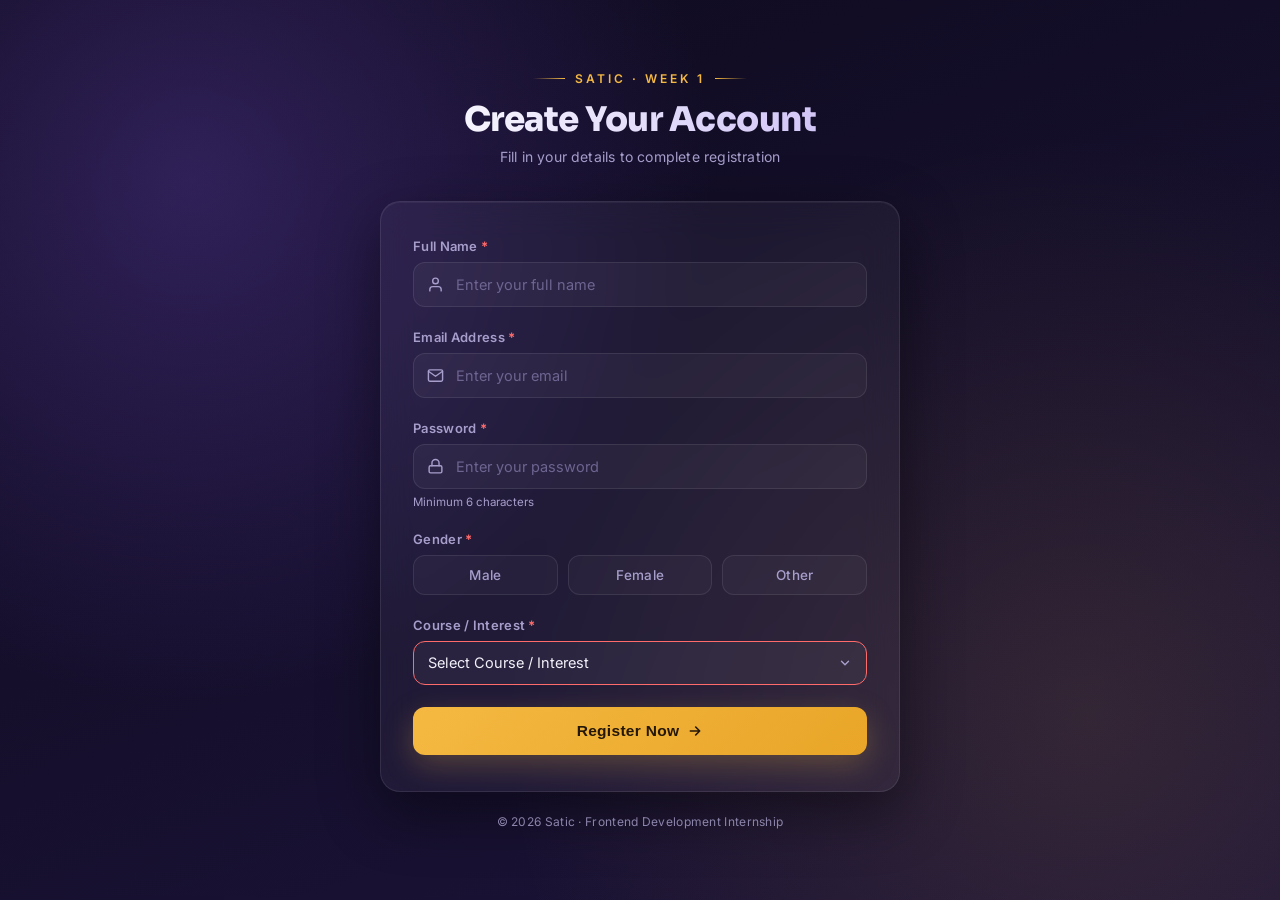
==== RG-4/index.html @ 31afed3f "Rename imdex.html to index.html" ====
<!DOCTYPE html>
<html lang="en">
<head>
<meta charset="UTF-8">
<meta name="viewport" content="width=device-width, initial-scale=1.0">
<title>Registration Form</title>
<link rel="preconnect" href="https://fonts.googleapis.com">
<link href="https://fonts.googleapis.com/css2?family=Sora:wght@600;700;800&family=Inter:wght@400;500;600&display=swap" rel="stylesheet">
<link rel="stylesheet" href="style.css">
</head>
<body>

  <div class="wrapper">

    <div class="eyebrow">
      <span></span>
      <p>Satic &middot; Week 1</p>
      <span class="right"></span>
    </div>

    <h1>Create Your Account</h1>
    <p class="subtitle">Fill in your details to complete registration</p>

    <form>

      <!-- Full Name -->
      <div class="field">
        <label for="fullname">Full Name <span class="req">*</span></label>
        <div class="input-shell">
          <svg viewBox="0 0 24 24" fill="none" stroke-width="2" stroke-linecap="round" stroke-linejoin="round"><path d="M20 21v-2a4 4 0 0 0-4-4H8a4 4 0 0 0-4 4v2"/><circle cx="12" cy="7" r="4"/></svg>
          <input type="text" id="fullname" name="fullname" placeholder="Enter your full name" required>
        </div>
      </div>

      <!-- Email -->
      <div class="field">
        <label for="email">Email Address <span class="req">*</span></label>
        <div class="input-shell">
          <svg viewBox="0 0 24 24" fill="none" stroke-width="2" stroke-linecap="round" stroke-linejoin="round"><rect x="2" y="4" width="20" height="16" rx="2"/><path d="m22 6-10 7L2 6"/></svg>
          <input type="email" id="email" name="email" placeholder="Enter your email" required>
        </div>
      </div>

      <!-- Password -->
      <div class="field">
        <label for="password">Password <span class="req">*</span></label>
        <div class="input-shell">
          <svg viewBox="0 0 24 24" fill="none" stroke-width="2" stroke-linecap="round" stroke-linejoin="round"><rect x="3" y="11" width="18" height="10" rx="2"/><path d="M7 11V7a5 5 0 0 1 10 0v4"/></svg>
          <input type="password" id="password" name="password" placeholder="Enter your password" required minlength="6" title="Password must be at least 6 characters">
        </div>
        <small class="hint">Minimum 6 characters</small>
      </div>

      <!-- Gender -->
      <div class="field">
        <label>Gender <span class="req">*</span></label>
        <div class="gender-group">
          <input type="radio" id="male" name="gender" value="male" required>
          <label for="male">Male</label>

          <input type="radio" id="female" name="gender" value="female" required>
          <label for="female">Female</label>

          <input type="radio" id="other" name="gender" value="other" required>
          <label for="other">Other</label>
        </div>
      </div>

      <!-- Course / Interest -->
      <div class="field">
        <label for="course">Course / Interest <span class="req">*</span></label>
        <select id="course" name="course" required>
          <option value="" disabled selected>Select Course / Interest</option>
          <option value="frontend">Frontend Development</option>
          <option value="backend">Backend Development</option>
          <option value="fullstack">Full Stack Development</option>
          <option value="datascience">Data Science</option>
          <option value="uiux">UI/UX Design</option>
        </select>
      </div>

      <!-- Submit -->
      <button type="submit">
        <span>Register Now</span>
        <svg class="btn-arrow" viewBox="0 0 24 24" fill="none" stroke-width="2.4" stroke-linecap="round" stroke-linejoin="round"><path d="M5 12h14M13 6l6 6-6 6"/></svg>
      </button>

    </form>

    <footer>&copy; 2026 Satic &middot; Frontend Development Internship</footer>

  </div>

</body>
</html>
---- RG-4/style.css ----
:root{
  --bg-1:#0F0B1F;
  --bg-2:#1B1338;
  --card:rgba(255,255,255,0.045);
  --card-border:rgba(255,255,255,0.09);
  --violet:#8B5CF6;
  --violet-dark:#5B21B6;
  --gold:#F5B942;
  --text-main:#F3F1FA;
  --text-muted:#A79ECB;
}

*{box-sizing:border-box; margin:0; padding:0;}

body{
  min-height:100vh;
  font-family:'Inter', sans-serif;
  color:var(--text-main);
  background:
    radial-gradient(circle at 15% 20%, rgba(139,92,246,0.25), transparent 40%),
    radial-gradient(circle at 85% 80%, rgba(245,185,66,0.12), transparent 45%),
    linear-gradient(160deg, var(--bg-1), var(--bg-2));
  background-attachment:fixed;
  display:flex;
  align-items:center;
  justify-content:center;
  padding:40px 16px;
}

.wrapper{
  width:100%;
  max-width:520px;
  animation:fadeSlideUp .6s ease both;
}

@keyframes fadeSlideUp{
  from{ opacity:0; transform:translateY(16px); }
  to{ opacity:1; transform:translateY(0); }
}

.eyebrow{
  display:flex;
  align-items:center;
  gap:10px;
  justify-content:center;
  margin-bottom:14px;
}

.eyebrow span{
  height:1px;
  width:32px;
  background:linear-gradient(90deg, transparent, var(--gold));
}

.eyebrow span.right{
  background:linear-gradient(90deg, var(--gold), transparent);
}

.eyebrow p{
  font-size:12px;
  letter-spacing:3px;
  text-transform:uppercase;
  color:var(--gold);
  font-weight:600;
}

h1{
  font-family:'Sora', sans-serif;
  font-size:34px;
  font-weight:800;
  text-align:center;
  letter-spacing:-0.5px;
  line-height:1.15;
  background:linear-gradient(90deg, #fff, #C9BBF5);
  -webkit-background-clip:text;
  background-clip:text;
  color:transparent;
}

.subtitle{
  text-align:center;
  color:var(--text-muted);
  font-size:14px;
  margin-top:8px;
  margin-bottom:36px;
  letter-spacing:0.2px;
}

form{
  background:var(--card);
  border:1px solid var(--card-border);
  backdrop-filter:blur(18px);
  -webkit-backdrop-filter:blur(18px);
  border-radius:20px;
  padding:36px 32px;
  box-shadow:0 20px 60px rgba(0,0,0,0.45), inset 0 1px 0 rgba(255,255,255,0.05);
}

.field{
  margin-bottom:22px;
  position:relative;
  transition:transform .25s ease;
}

.field:focus-within{
  transform:translateY(-2px);
}

.field label{
  display:block;
  font-size:13px;
  font-weight:600;
  color:var(--text-muted);
  margin-bottom:8px;
  letter-spacing:0.3px;
  transition:color .2s ease;
}

.field:focus-within > label{
  color:var(--violet);
}

.req{
  color:#FF6B6B;
  font-weight:700;
}

.input-shell{
  position:relative;
  display:flex;
  align-items:center;
}

.input-shell svg{
  position:absolute;
  left:14px;
  width:17px;
  height:17px;
  stroke:var(--text-muted);
  pointer-events:none;
  transition:stroke .2s ease, transform .2s ease;
}

.input-shell:focus-within svg{
  stroke:var(--violet);
  transform:scale(1.1);
}

input[type="text"],
input[type="email"],
input[type="password"],
select{
  width:100%;
  padding:13px 14px 13px 42px;
  background:rgba(255,255,255,0.04);
  border:1px solid rgba(255,255,255,0.09);
  border-radius:12px;
  color:var(--text-main);
  font-size:14.5px;
  font-family:'Inter', sans-serif;
  outline:none;
  transition:border-color .2s ease, box-shadow .2s ease, background .2s ease;
}

input::placeholder{
  color:#6E6591;
}

input:focus,
select:focus{
  border-color:var(--violet);
  background:rgba(139,92,246,0.08);
  box-shadow:0 0 0 4px rgba(139,92,246,0.15);
}

/* Validation feedback - pure CSS, no JS */
input:not(:placeholder-shown):invalid,
select:not([value=""]):invalid{
  border-color:#FF6B6B;
}

input:not(:placeholder-shown):invalid:focus{
  box-shadow:0 0 0 4px rgba(255,107,107,0.15);
}

input:not(:placeholder-shown):valid{
  border-color:#4ADE80;
}

input:not(:placeholder-shown):valid:focus{
  box-shadow:0 0 0 4px rgba(74,222,128,0.15);
}

.field small.hint{
  display:block;
  margin-top:6px;
  font-size:11.5px;
  color:var(--text-muted);
}

select{
  padding-left:14px;
  appearance:none;
  -webkit-appearance:none;
  background-image:url("data:image/svg+xml;utf8,<svg xmlns='http://www.w3.org/2000/svg' width='14' height='14' viewBox='0 0 24 24' fill='none' stroke='%23A79ECB' stroke-width='2.4' stroke-linecap='round' stroke-linejoin='round'><polyline points='6 9 12 15 18 9'/></svg>");
  background-repeat:no-repeat;
  background-position:right 14px center;
  cursor:pointer;
}

select option{
  background:#1B1338;
  color:var(--text-main);
}

/* Gender pills */
.gender-group{
  display:flex;
  gap:10px;
  flex-wrap:wrap;
}

.gender-group input[type="radio"]{
  display:none;
}

.gender-group label{
  margin:0;
  flex:1;
  text-align:center;
  padding:11px 10px;
  border-radius:12px;
  border:1px solid rgba(255,255,255,0.09);
  background:rgba(255,255,255,0.03);
  color:var(--text-muted);
  font-size:13.5px;
  font-weight:500;
  cursor:pointer;
  transition:all .2s ease;
  min-width:90px;
}

.gender-group input[type="radio"]:checked + label{
  background:linear-gradient(135deg, var(--violet), var(--violet-dark));
  border-color:var(--violet);
  color:#fff;
  box-shadow:0 6px 18px rgba(139,92,246,0.35);
}

.gender-group label:hover{
  border-color:var(--violet);
  transform:translateY(-1px);
}

button[type="submit"]{
  width:100%;
  margin-top:14px;
  padding:15px;
  border:none;
  border-radius:12px;
  background:linear-gradient(135deg, var(--gold), #E29B1A);
  background-size:160% 160%;
  background-position:0% 50%;
  color:#241705;
  font-size:15.5px;
  font-weight:700;
  letter-spacing:0.3px;
  cursor:pointer;
  display:flex;
  align-items:center;
  justify-content:center;
  gap:8px;
  transition:transform .18s ease, box-shadow .18s ease, background-position .35s ease;
  box-shadow:0 10px 30px rgba(245,185,66,0.25);
}

.btn-arrow{
  width:16px;
  height:16px;
  stroke:#241705;
  transition:transform .25s ease;
}

button[type="submit"]:hover{
  transform:translateY(-2px) scale(1.01);
  box-shadow:0 14px 36px rgba(245,185,66,0.4);
  background-position:100% 50%;
}

button[type="submit"]:hover .btn-arrow{
  transform:translateX(5px);
}

button[type="submit"]:active{
  transform:translateY(0) scale(0.99);
}

button[type="submit"]:focus-visible,
input:focus-visible,
select:focus-visible,
.gender-group label:focus-visible{
  outline:2px solid var(--gold);
  outline-offset:2px;
}

footer{
  text-align:center;
  color:var(--text-muted);
  font-size:12px;
  margin-top:22px;
  letter-spacing:0.3px;
}

@media (max-width:480px){
  form{ padding:28px 20px; }
  h1{ font-size:26px; }
  .gender-group{ flex-direction:column; }
}

@media (prefers-reduced-motion: reduce){
  *{ transition:none !important; }
}
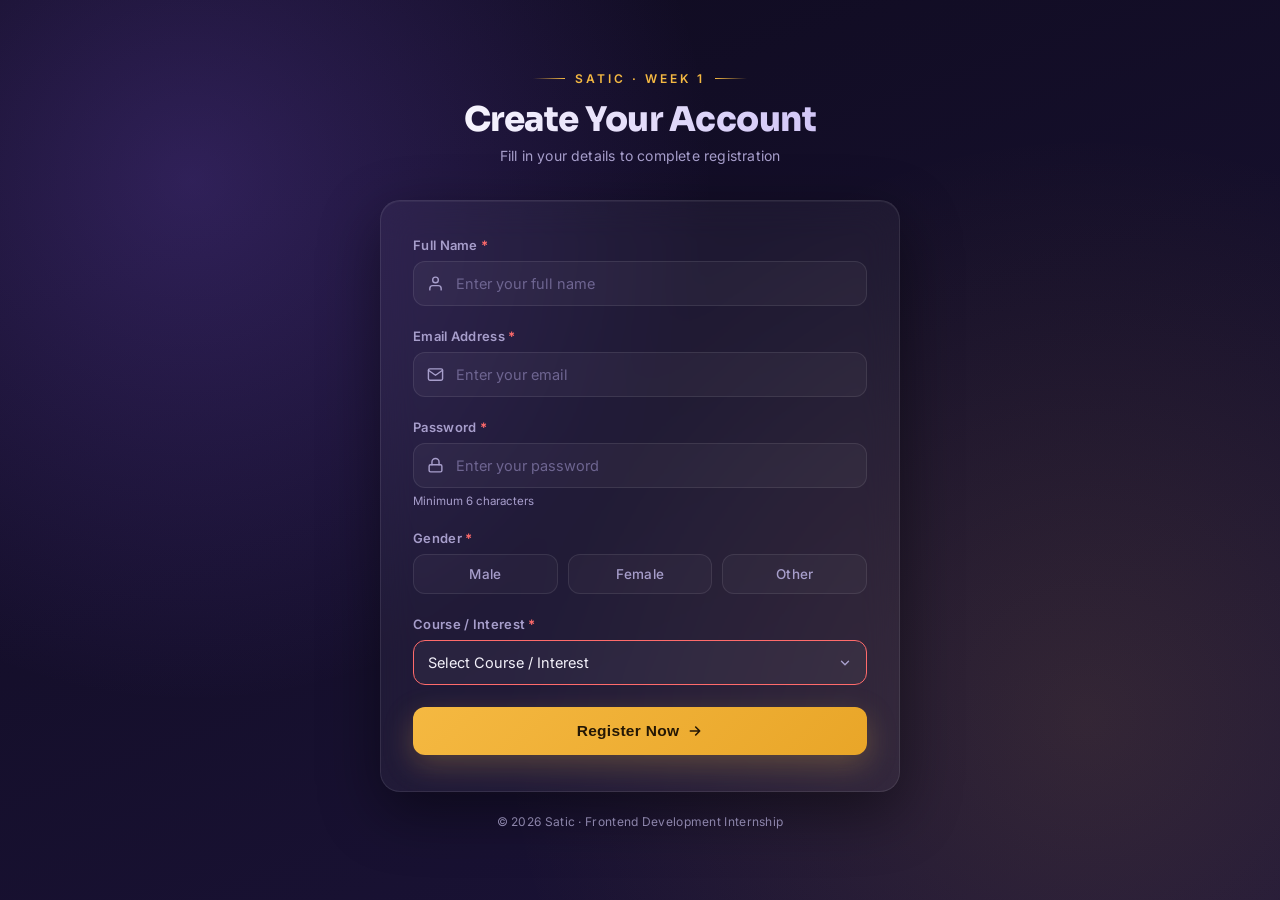
==== commit 43eabdd9: "Add files via upload" ====
--- a/RG-4/index.html
+++ b/RG-4/index.html
@@ -92,4 +92,4 @@
   </div>
 
 </body>
-</html>
+</html>
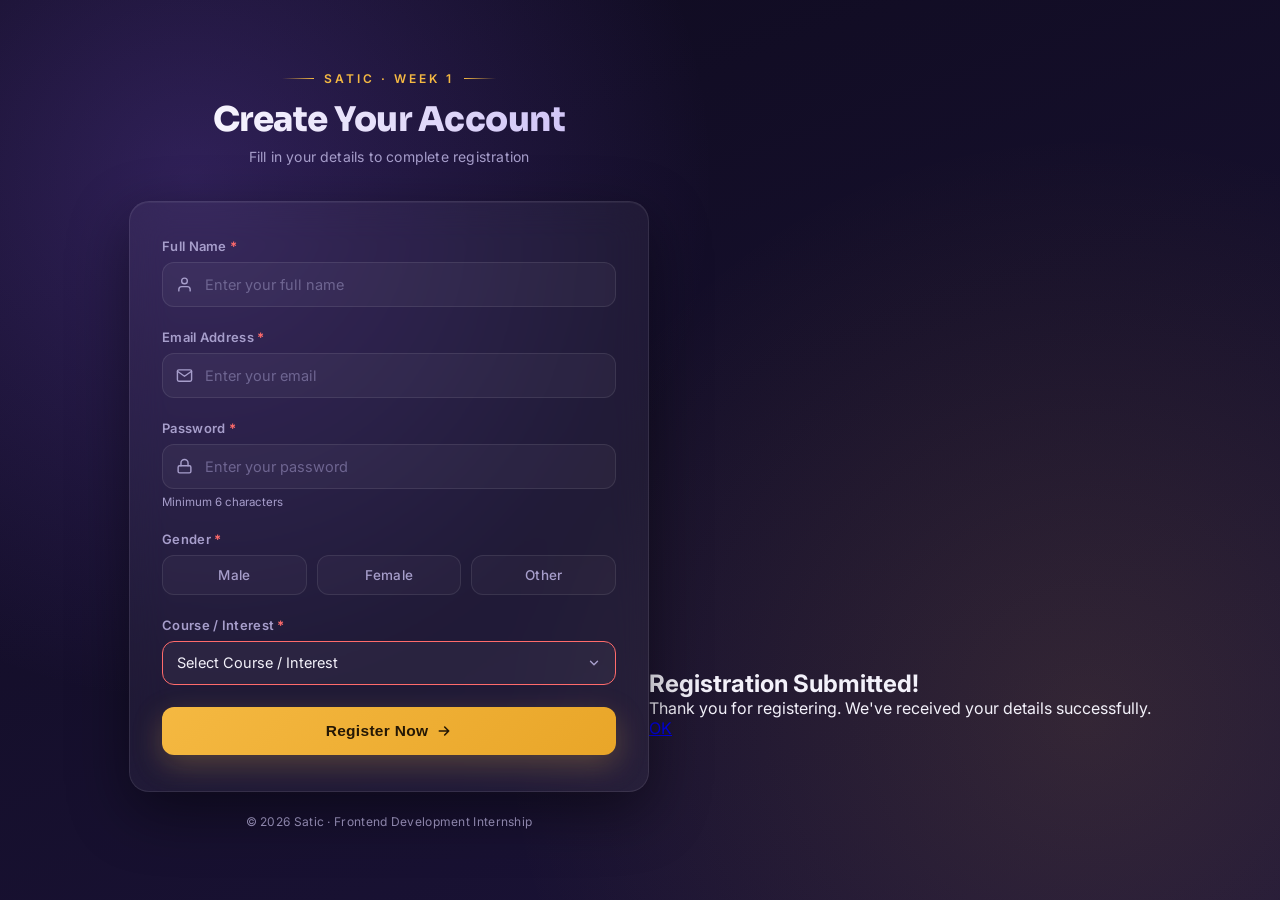
==== commit d714d835: "Update index.html" ====
--- a/RG-4/index.html
+++ b/RG-4/index.html
@@ -21,7 +21,7 @@
     <h1>Create Your Account</h1>
     <p class="subtitle">Fill in your details to complete registration</p>
 
-    <form>
+    <form action="#successModal">
 
       <!-- Full Name -->
       <div class="field">
@@ -91,5 +91,17 @@
 
   </div>
 
+  <!-- Success Popup -->
+  <div class="modal-overlay" id="successModal">
+    <div class="modal-box">
+      <div class="modal-icon">
+        <svg viewBox="0 0 24 24" fill="none" stroke-width="2.5" stroke-linecap="round" stroke-linejoin="round"><path d="M20 6 9 17l-5-5"/></svg>
+      </div>
+      <h2>Registration Submitted!</h2>
+      <p>Thank you for registering. We've received your details successfully.</p>
+      <a href="index.html" class="modal-ok-btn" id="modalOkBtn">OK</a>
+    </div>
+  </div>
+
 </body>
-</html>+</html>
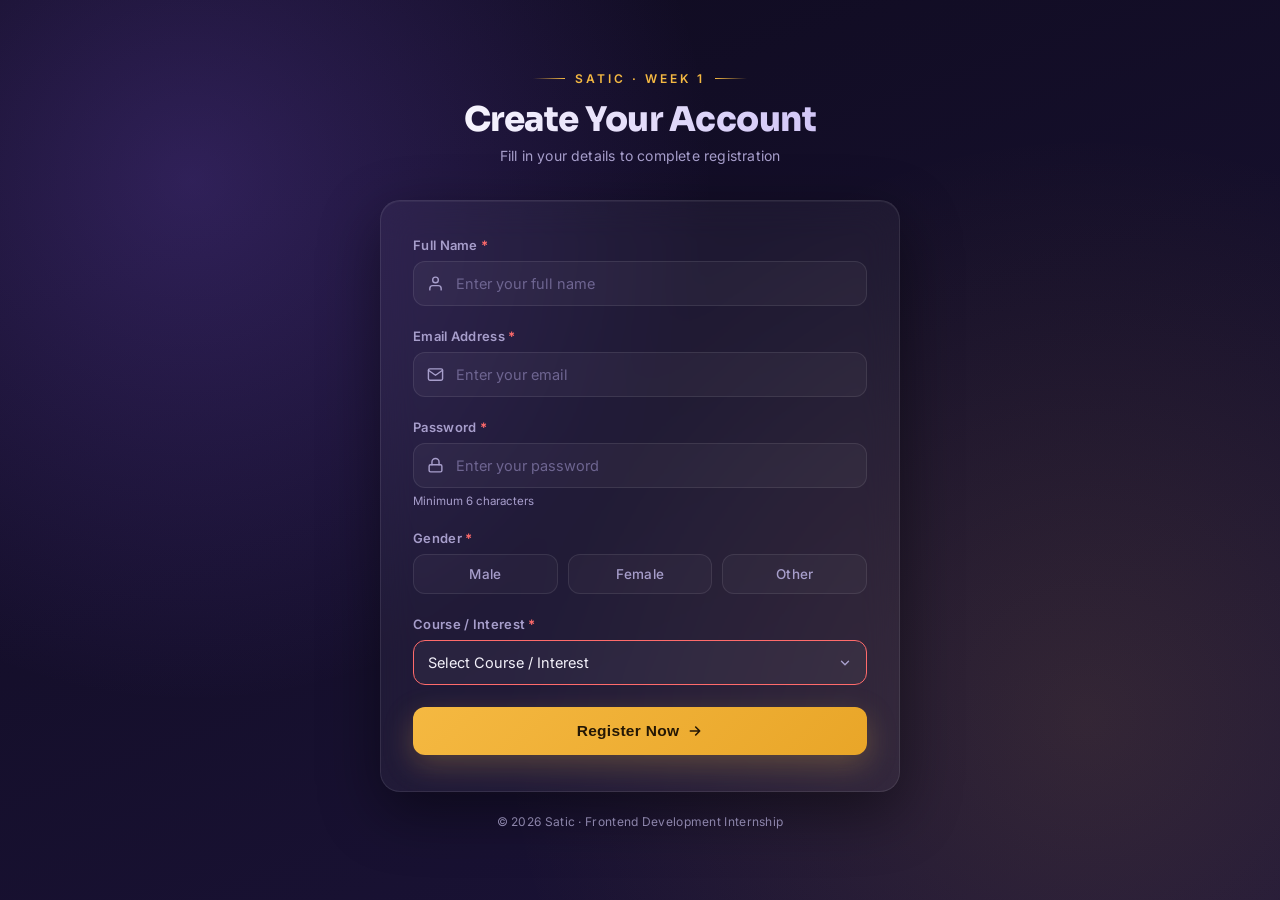
==== commit 16c977b2: "Add files via upload" ====
--- a/RG-4/index.html
+++ b/RG-4/index.html
@@ -104,4 +104,4 @@
   </div>
 
 </body>
-</html>
+</html>
--- a/RG-4/style.css
+++ b/RG-4/style.css
@@ -298,7 +298,8 @@
 button[type="submit"]:focus-visible,
 input:focus-visible,
 select:focus-visible,
-.gender-group label:focus-visible{
+.gender-group label:focus-visible,
+.modal-box .modal-ok-btn:focus-visible{
   outline:2px solid var(--gold);
   outline-offset:2px;
 }
@@ -309,6 +310,106 @@
   font-size:12px;
   margin-top:22px;
   letter-spacing:0.3px;
+}
+
+/* Success Modal */
+.modal-overlay{
+  position:fixed;
+  inset:0;
+  background:rgba(10,7,24,0.72);
+  backdrop-filter:blur(6px);
+  -webkit-backdrop-filter:blur(6px);
+  display:flex;
+  align-items:center;
+  justify-content:center;
+  padding:20px;
+  opacity:0;
+  visibility:hidden;
+  transition:opacity .25s ease, visibility .25s ease;
+  z-index:100;
+}
+
+.modal-overlay:target{
+  opacity:1;
+  visibility:visible;
+}
+
+.modal-box{
+  width:100%;
+  max-width:380px;
+  background:linear-gradient(160deg, #1B1338, #241a4a);
+  border:1px solid var(--card-border);
+  border-radius:20px;
+  padding:38px 32px 32px;
+  text-align:center;
+  box-shadow:0 25px 70px rgba(0,0,0,0.55);
+  transform:translateY(16px) scale(.96);
+  transition:transform .3s ease;
+}
+
+.modal-overlay:target .modal-box{
+  transform:translateY(0) scale(1);
+}
+
+.modal-icon{
+  width:64px;
+  height:64px;
+  margin:0 auto 20px;
+  border-radius:50%;
+  background:linear-gradient(135deg, var(--violet), var(--violet-dark));
+  display:flex;
+  align-items:center;
+  justify-content:center;
+  box-shadow:0 10px 26px rgba(139,92,246,0.4);
+}
+
+.modal-icon svg{
+  width:30px;
+  height:30px;
+  stroke:#fff;
+}
+
+.modal-box h2{
+  font-family:'Sora', sans-serif;
+  font-size:21px;
+  font-weight:700;
+  margin-bottom:10px;
+  color:var(--text-main);
+}
+
+.modal-box p{
+  font-size:13.5px;
+  color:var(--text-muted);
+  line-height:1.5;
+  margin-bottom:26px;
+}
+
+.modal-box .modal-ok-btn{
+  display:flex;
+  align-items:center;
+  justify-content:center;
+  width:100%;
+  padding:13px;
+  border:none;
+  border-radius:12px;
+  background:linear-gradient(135deg, var(--gold), #E29B1A);
+  color:#241705;
+  font-size:14.5px;
+  font-weight:700;
+  letter-spacing:0.3px;
+  text-decoration:none;
+  cursor:pointer;
+  transition:transform .18s ease, box-shadow .18s ease;
+  box-shadow:0 10px 26px rgba(245,185,66,0.25);
+}
+
+.modal-box .modal-ok-btn:hover{
+  transform:translateY(-2px);
+  box-shadow:0 14px 32px rgba(245,185,66,0.4);
+}
+
+.modal-box .modal-ok-btn:active{
+  transform:translateY(0);
 }
 
 @media (max-width:480px){
